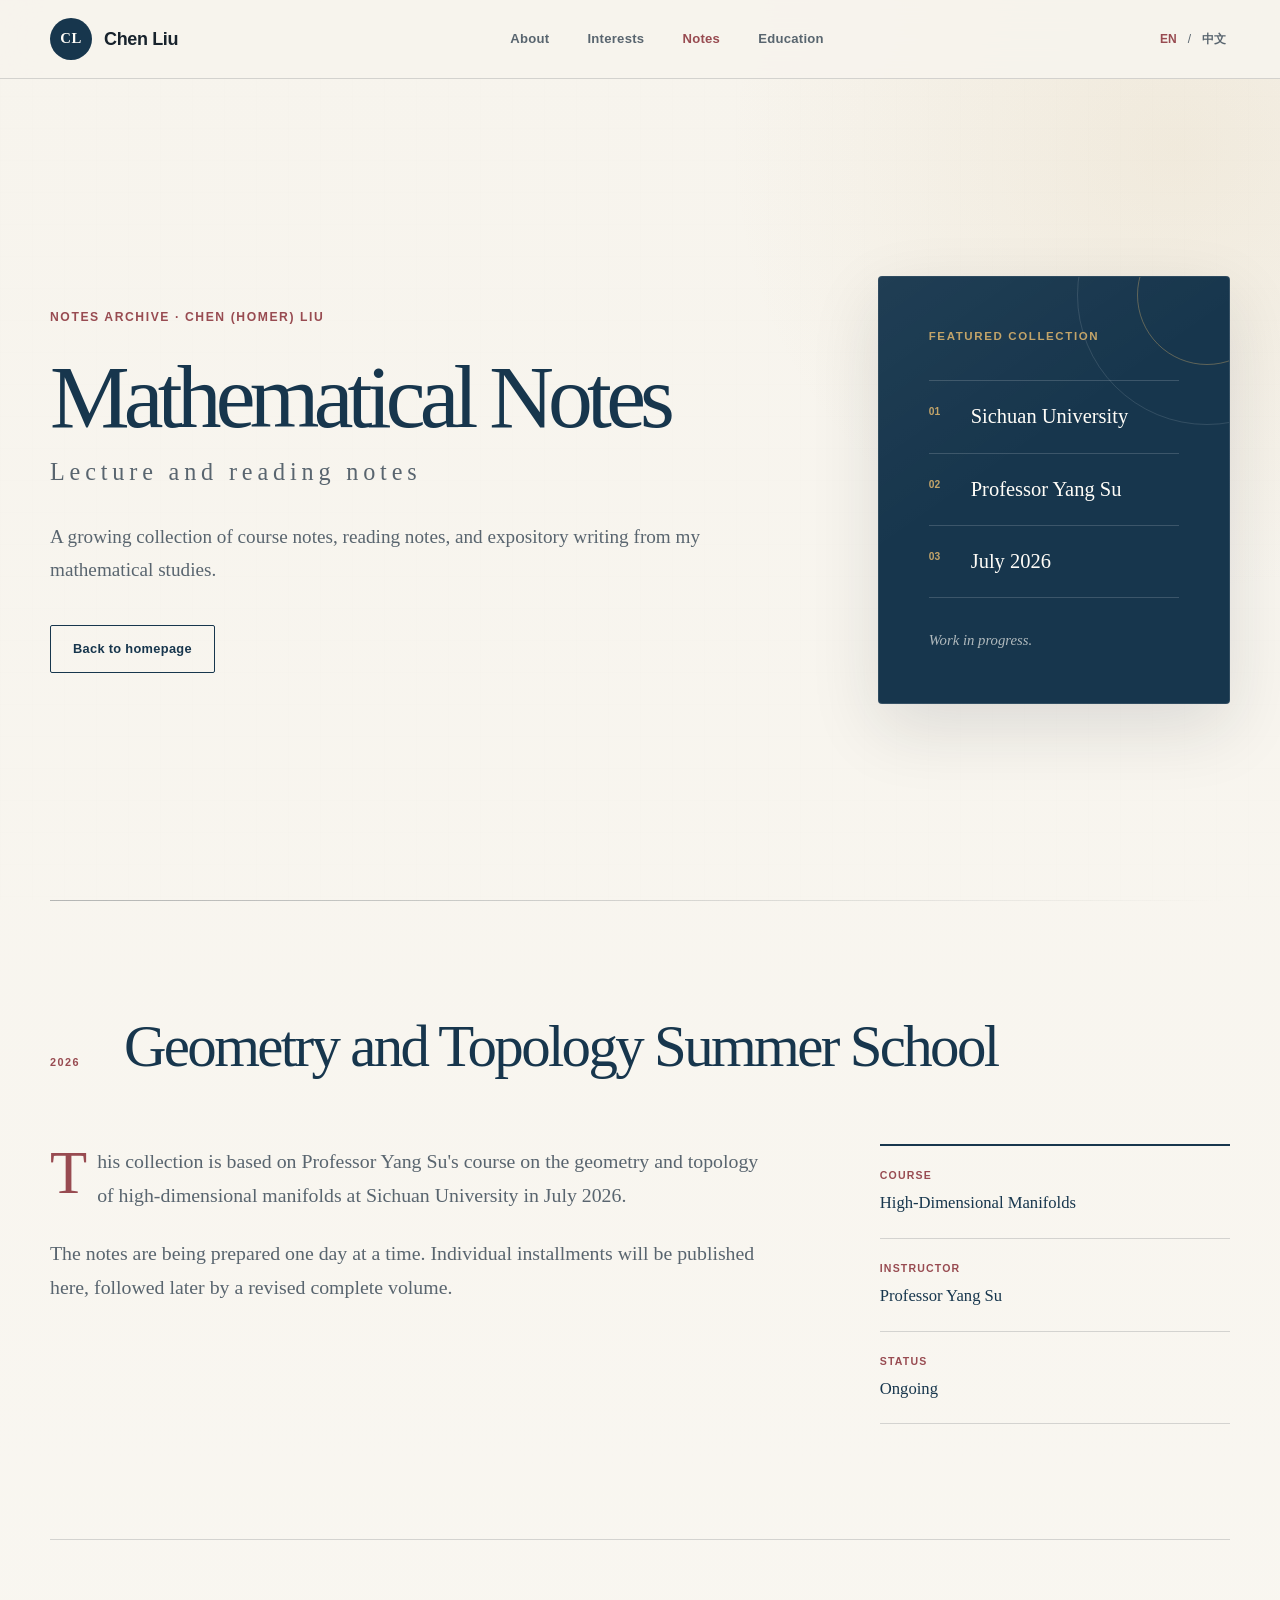
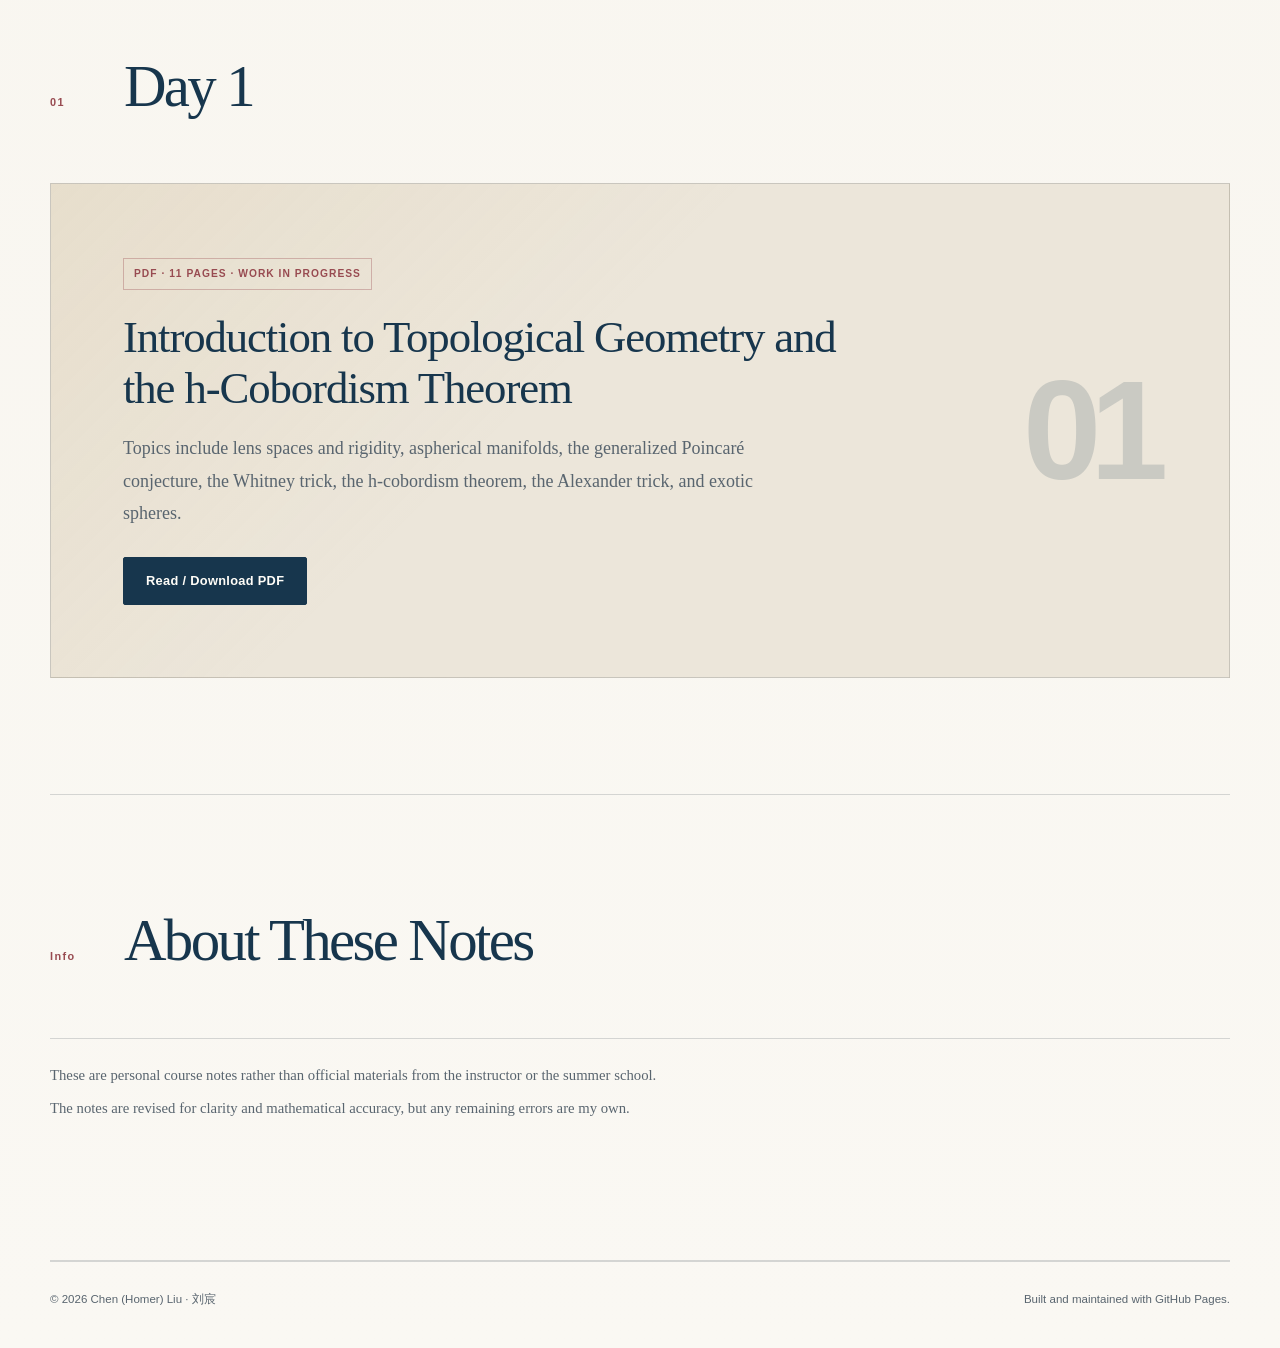
==== notes/index.html @ a7de26d6 "Add bilingual notes page" ====
<!doctype html>
<html lang="en" data-language="en">
<head>
  <meta charset="utf-8">
  <meta name="viewport" content="width=device-width, initial-scale=1">

  <meta
    name="description"
    content="Mathematical notes by Chen (Homer) Liu."
  >

  <meta name="author" content="Chen Liu">

  <title>Mathematical Notes | Chen (Homer) Liu</title>

  <link rel="stylesheet" href="../style.css">

  <style>
    .notes-page .main-nav a[aria-current="page"] {
      color: var(--accent);
    }

    .notes-page .notes-hero h1 {
      font-size: clamp(3.4rem, 7vw, 6.8rem);
    }

    .notes-page .notes-summary {
      max-width: 720px;
      margin: 0;
      color: var(--ink-soft);
      line-height: 1.8;
    }

    .notes-page .notes-placeholder .hero-links {
      margin-top: 28px;
    }

    .notes-page .notes-symbol {
      font-family: var(--sans);
      font-size: clamp(5rem, 11vw, 9rem);
      font-style: normal;
      font-weight: 700;
      letter-spacing: -0.08em;
    }

    .notes-disclaimer {
      padding: 24px 0;
      border-top: 1px solid var(--line);
      color: var(--ink-soft);
      font-size: 0.92rem;
    }

    .notes-disclaimer p {
      margin: 0;
    }

    .notes-disclaimer p + p {
      margin-top: 8px;
    }

    @media (max-width: 720px) {
      .notes-page .notes-hero h1 {
        font-size: clamp(3rem, 14vw, 5rem);
      }

      .notes-page .notes-symbol {
        font-size: 5rem;
      }
    }
  </style>
</head>

<body class="notes-page">
  <a class="skip-link" href="#main-content">Skip to content</a>

  <header class="site-header">
    <div class="nav-container">
      <a class="brand" href="../index.html" aria-label="Homepage">
        <span class="brand-mark">CL</span>
        <span class="brand-name">Chen Liu</span>
      </a>

      <nav class="main-nav" aria-label="Main navigation">
        <a
          href="../index.html#about"
          data-en="About"
          data-zh="关于"
        >
          About
        </a>

        <a
          href="../index.html#interests"
          data-en="Interests"
          data-zh="兴趣"
        >
          Interests
        </a>

        <a
          href="./"
          aria-current="page"
          data-en="Notes"
          data-zh="笔记"
        >
          Notes
        </a>

        <a
          href="../index.html#education"
          data-en="Education"
          data-zh="教育"
        >
          Education
        </a>
      </nav>

      <div class="language-switch" aria-label="Language selector">
        <button
          class="language-button is-active"
          type="button"
          data-language-button="en"
          aria-pressed="true"
        >
          EN
        </button>

        <span aria-hidden="true">/</span>

        <button
          class="language-button"
          type="button"
          data-language-button="zh"
          aria-pressed="false"
        >
          中文
        </button>
      </div>
    </div>
  </header>

  <main id="main-content">
    <section class="hero notes-hero">
      <div class="hero-copy">
        <p
          class="eyebrow"
          data-en="Notes Archive · Chen (Homer) Liu"
          data-zh="笔记档案 · 刘宸"
        >
          Notes Archive · Chen (Homer) Liu
        </p>

        <h1>
          <span
            data-en="Mathematical Notes"
            data-zh="数学笔记"
          >
            Mathematical Notes
          </span>

          <span
            class="chinese-name"
            data-en="Lecture and reading notes"
            data-zh="课程笔记与读书笔记"
          >
            Lecture and reading notes
          </span>
        </h1>

        <p
          class="hero-introduction"
          data-en="A growing collection of course notes, reading notes, and expository writing from my mathematical studies."
          data-zh="这里收录我在数学学习过程中整理的课程笔记、读书笔记与综述文章。"
        >
          A growing collection of course notes, reading notes, and
          expository writing from my mathematical studies.
        </p>

        <div class="hero-links">
          <a
            class="secondary-link"
            href="../index.html"
            data-en="Back to homepage"
            data-zh="返回主页"
          >
            Back to homepage
          </a>
        </div>
      </div>

      <aside class="focus-card">
        <p
          class="card-label"
          data-en="Featured collection"
          data-zh="当前专题"
        >
          Featured collection
        </p>

        <ol class="focus-list">
          <li>
            <span class="focus-number">01</span>
            <span
              data-en="Sichuan University"
              data-zh="四川大学"
            >
              Sichuan University
            </span>
          </li>

          <li>
            <span class="focus-number">02</span>
            <span
              data-en="Professor Yang Su"
              data-zh="苏阳教授"
            >
              Professor Yang Su
            </span>
          </li>

          <li>
            <span class="focus-number">03</span>
            <span
              data-en="July 2026"
              data-zh="2026 年 7 月"
            >
              July 2026
            </span>
          </li>
        </ol>

        <p
          class="card-note"
          data-en="Work in progress."
          data-zh="持续整理中。"
        >
          Work in progress.
        </p>
      </aside>
    </section>

    <section class="content-section" id="scu-summer-school-2026">
      <div class="section-heading">
        <span class="section-number">2026</span>

        <h2
          data-en="Geometry and Topology Summer School"
          data-zh="四川大学几何与拓扑暑期学校"
        >
          Geometry and Topology Summer School
        </h2>
      </div>

      <div class="about-grid">
        <div class="prose">
          <p
            data-en="This collection is based on Professor Yang Su's course on the geometry and topology of high-dimensional manifolds at Sichuan University in July 2026."
            data-zh="本专题整理自苏阳教授于 2026 年 7 月在四川大学几何与拓扑暑期学校讲授的高维流形几何与拓扑课程。"
          >
            This collection is based on Professor Yang Su's course on the
            geometry and topology of high-dimensional manifolds at Sichuan
            University in July 2026.
          </p>

          <p
            data-en="The notes are being prepared one day at a time. Individual installments will be published here, followed later by a revised complete volume."
            data-zh="笔记将按照课程日期逐日整理并发布；全部完成后，我会进一步校订并合并为完整版本。"
          >
            The notes are being prepared one day at a time. Individual
            installments will be published here, followed later by a revised
            complete volume.
          </p>
        </div>

        <dl class="facts">
          <div>
            <dt data-en="Course" data-zh="课程">
              Course
            </dt>
            <dd
              data-en="High-Dimensional Manifolds"
              data-zh="高维流形的几何与拓扑"
            >
              High-Dimensional Manifolds
            </dd>
          </div>

          <div>
            <dt data-en="Instructor" data-zh="授课教师">
              Instructor
            </dt>
            <dd
              data-en="Professor Yang Su"
              data-zh="苏阳教授"
            >
              Professor Yang Su
            </dd>
          </div>

          <div>
            <dt data-en="Status" data-zh="状态">
              Status
            </dt>
            <dd
              data-en="Ongoing"
              data-zh="持续整理中"
            >
              Ongoing
            </dd>
          </div>
        </dl>
      </div>
    </section>

    <section class="content-section" id="day-01">
      <div class="section-heading">
        <span class="section-number">01</span>

        <h2
          data-en="Day 1"
          data-zh="第一天"
        >
          Day 1
        </h2>
      </div>

      <article class="notes-placeholder">
        <div>
          <p
            class="status"
            data-en="PDF · 11 pages · Work in progress"
            data-zh="PDF · 11 页 · 持续整理中"
          >
            PDF · 11 pages · Work in progress
          </p>

          <h3
            data-en="Introduction to Topological Geometry and the h-Cobordism Theorem"
            data-zh="拓扑几何导论与 h-配边定理"
          >
            Introduction to Topological Geometry and the h-Cobordism Theorem
          </h3>

          <div>
            <p
              class="notes-summary"
              data-en="Topics include lens spaces and rigidity, aspherical manifolds, the generalized Poincaré conjecture, the Whitney trick, the h-cobordism theorem, the Alexander trick, and exotic spheres."
              data-zh="内容涉及透镜空间与刚性、非球状流形、广义庞加莱猜想、Whitney 技巧、h-配边定理、Alexander 技巧以及奇异球面。"
            >
              Topics include lens spaces and rigidity, aspherical manifolds,
              the generalized Poincaré conjecture, the Whitney trick, the
              h-cobordism theorem, the Alexander trick, and exotic spheres.
            </p>
          </div>

          <div class="hero-links">
            <a
              class="primary-link"
              href="Day1-Notes.pdf"
              target="_blank"
              rel="noopener noreferrer"
              data-en="Read / Download PDF"
              data-zh="阅读 / 下载 PDF"
            >
              Read / Download PDF
            </a>
          </div>
        </div>

        <span class="notes-symbol" aria-hidden="true">01</span>
      </article>
    </section>

    <section class="content-section">
      <div class="section-heading">
        <span class="section-number">Info</span>

        <h2
          data-en="About These Notes"
          data-zh="关于这些笔记"
        >
          About These Notes
        </h2>
      </div>

      <div class="notes-disclaimer">
        <p
          data-en="These are personal course notes rather than official materials from the instructor or the summer school."
          data-zh="这些内容是个人课程笔记，并非授课教师或暑期学校发布的官方材料。"
        >
          These are personal course notes rather than official materials from
          the instructor or the summer school.
        </p>

        <p
          data-en="The notes are revised for clarity and mathematical accuracy, but any remaining errors are my own."
          data-zh="笔记在整理过程中会尽量核对数学内容并改进表述；如仍有疏漏，责任由笔记整理者承担。"
        >
          The notes are revised for clarity and mathematical accuracy, but any
          remaining errors are my own.
        </p>
      </div>
    </section>
  </main>

  <footer class="site-footer">
    <p>
      © <span id="current-year"></span> Chen (Homer) Liu · 刘宸
    </p>

    <p
      data-en="Built and maintained with GitHub Pages."
      data-zh="使用 GitHub Pages 构建与维护。"
    >
      Built and maintained with GitHub Pages.
    </p>
  </footer>

  <script>
    const root = document.documentElement;
    const languageButtons =
      document.querySelectorAll("[data-language-button]");
    const translatedElements =
      document.querySelectorAll("[data-en][data-zh]");

    function setLanguage(language) {
      root.dataset.language = language;
      root.lang = language === "zh" ? "zh-CN" : "en";

      translatedElements.forEach((element) => {
        element.textContent = element.dataset[language];
      });

      languageButtons.forEach((button) => {
        const isActive =
          button.dataset.languageButton === language;

        button.classList.toggle("is-active", isActive);
        button.setAttribute("aria-pressed", String(isActive));
      });

      try {
        localStorage.setItem("preferred-language", language);
      } catch (error) {
        // The language switch still works without browser storage.
      }
    }

    languageButtons.forEach((button) => {
      button.addEventListener("click", () => {
        setLanguage(button.dataset.languageButton);
      });
    });

    let preferredLanguage = "en";

    try {
      const savedLanguage =
        localStorage.getItem("preferred-language");

      if (savedLanguage === "zh" || savedLanguage === "en") {
        preferredLanguage = savedLanguage;
      }
    } catch (error) {
      preferredLanguage = "en";
    }

    setLanguage(preferredLanguage);

    document.getElementById("current-year").textContent =
      new Date().getFullYear();
  </script>
</body>
</html>
---- style.css ----
:root {
  color-scheme: light;

  --paper: #f7f4ed;
  --paper-deep: #ece6da;
  --surface: #fffdf8;
  --ink: #18232d;
  --ink-soft: #59656f;
  --navy: #17364d;
  --navy-light: #315b73;
  --accent: #984b51;
  --gold: #c3a469;
  --line: rgba(24, 35, 45, 0.16);
  --line-strong: rgba(24, 35, 45, 0.3);
  --shadow: 0 24px 70px rgba(24, 35, 45, 0.12);

  --serif:
    "Iowan Old Style",
    "Baskerville",
    "Times New Roman",
    "Songti SC",
    "STSong",
    serif;

  --sans:
    -apple-system,
    BlinkMacSystemFont,
    "Segoe UI",
    "Helvetica Neue",
    "PingFang SC",
    "Hiragino Sans GB",
    "Microsoft YaHei",
    sans-serif;
}

*,
*::before,
*::after {
  box-sizing: border-box;
}

html {
  scroll-behavior: smooth;
  scroll-padding-top: 110px;
}

body {
  margin: 0;
  min-width: 320px;
  overflow-x: hidden;
  background:
    radial-gradient(
      circle at 92% 5%,
      rgba(195, 164, 105, 0.13),
      transparent 28rem
    ),
    linear-gradient(180deg, var(--paper) 0%, #faf8f3 100%);
  color: var(--ink);
  font-family: var(--serif);
  font-size: 18px;
  line-height: 1.72;
  -webkit-font-smoothing: antialiased;
  text-rendering: optimizeLegibility;
}

body::before {
  position: fixed;
  inset: 0;
  z-index: -1;
  pointer-events: none;
  content: "";
  opacity: 0.24;
  background-image:
    linear-gradient(rgba(23, 54, 77, 0.025) 1px, transparent 1px),
    linear-gradient(90deg, rgba(23, 54, 77, 0.025) 1px, transparent 1px);
  background-size: 32px 32px;
}

::selection {
  color: var(--surface);
  background: var(--navy);
}

a {
  color: inherit;
  text-decoration: none;
}

button {
  color: inherit;
  font: inherit;
}

a,
button {
  -webkit-tap-highlight-color: transparent;
}

a:focus-visible,
button:focus-visible {
  outline: 3px solid rgba(152, 75, 81, 0.35);
  outline-offset: 4px;
}

.skip-link {
  position: fixed;
  top: 12px;
  left: 12px;
  z-index: 100;
  padding: 10px 16px;
  border-radius: 3px;
  color: white;
  background: var(--navy);
  font-family: var(--sans);
  font-size: 0.82rem;
  transform: translateY(-150%);
  transition: transform 160ms ease;
}

.skip-link:focus {
  transform: translateY(0);
}

/* Navigation */

.site-header {
  position: sticky;
  top: 0;
  z-index: 50;
  border-bottom: 1px solid var(--line);
  background: rgba(247, 244, 237, 0.92);
  -webkit-backdrop-filter: blur(18px);
  backdrop-filter: blur(18px);
}

.nav-container {
  display: grid;
  grid-template-columns: auto 1fr auto;
  align-items: center;
  width: min(1180px, calc(100% - 48px));
  min-height: 78px;
  margin: 0 auto;
  gap: 28px;
}

.brand {
  display: inline-flex;
  align-items: center;
  gap: 12px;
  font-family: var(--sans);
  font-weight: 650;
  letter-spacing: -0.02em;
}

.brand-mark {
  display: grid;
  width: 42px;
  height: 42px;
  place-items: center;
  border-radius: 50%;
  color: var(--surface);
  background: var(--navy);
  font-family: var(--serif);
  font-size: 0.92rem;
  font-weight: 700;
  letter-spacing: 0.04em;
}

.brand-name {
  white-space: nowrap;
}

.main-nav {
  display: flex;
  justify-content: center;
  gap: clamp(18px, 3vw, 38px);
  font-family: var(--sans);
  font-size: 0.82rem;
  font-weight: 600;
  letter-spacing: 0.02em;
}

.main-nav a {
  position: relative;
  padding: 10px 0;
  color: var(--ink-soft);
}

.main-nav a::after {
  position: absolute;
  right: 0;
  bottom: 4px;
  left: 0;
  height: 1px;
  content: "";
  background: var(--accent);
  transform: scaleX(0);
  transform-origin: right;
  transition: transform 180ms ease;
}

.main-nav a:hover {
  color: var(--ink);
}

.main-nav a:hover::after {
  transform: scaleX(1);
  transform-origin: left;
}

.language-switch {
  display: flex;
  align-items: center;
  gap: 7px;
  color: var(--ink-soft);
  font-family: var(--sans);
  font-size: 0.75rem;
}

.language-button {
  padding: 6px 4px;
  border: 0;
  cursor: pointer;
  color: var(--ink-soft);
  background: transparent;
  font-weight: 600;
}

.language-button.is-active {
  color: var(--accent);
}

/* Hero */

.hero {
  position: relative;
  display: grid;
  grid-template-columns: minmax(0, 1.4fr) minmax(300px, 0.68fr);
  align-items: center;
  width: min(1180px, calc(100% - 48px));
  min-height: calc(100vh - 78px);
  margin: 0 auto;
  padding: clamp(76px, 10vw, 136px) 0;
  gap: clamp(54px, 8vw, 110px);
}

.hero::after {
  position: absolute;
  right: 0;
  bottom: 0;
  left: 0;
  height: 1px;
  content: "";
  background: linear-gradient(
    90deg,
    var(--line-strong),
    var(--line),
    transparent
  );
}

.eyebrow {
  margin: 0 0 28px;
  color: var(--accent);
  font-family: var(--sans);
  font-size: 0.76rem;
  font-weight: 700;
  letter-spacing: 0.13em;
  text-transform: uppercase;
}

.hero h1 {
  max-width: 850px;
  margin: 0;
  color: var(--navy);
  font-size: clamp(3.6rem, 7.6vw, 7.2rem);
  font-weight: 500;
  letter-spacing: -0.065em;
  line-height: 0.92;
}

.nickname {
  color: var(--accent);
  font-size: 0.48em;
  font-style: italic;
  font-weight: 400;
  letter-spacing: -0.035em;
}

.chinese-name {
  display: block;
  margin-top: 0.75em;
  color: var(--ink-soft);
  font-family:
    "Songti SC",
    "STSong",
    var(--serif);
  font-size: 0.27em;
  font-weight: 500;
  letter-spacing: 0.2em;
  line-height: 1.2;
}

.hero-introduction {
  max-width: 720px;
  margin: 34px 0 0;
  color: var(--ink-soft);
  font-size: clamp(1.08rem, 1.5vw, 1.3rem);
  line-height: 1.75;
}

.hero-links {
  display: flex;
  flex-wrap: wrap;
  margin-top: 38px;
  gap: 14px;
}

.primary-link,
.secondary-link {
  display: inline-flex;
  min-height: 48px;
  align-items: center;
  justify-content: center;
  padding: 0 22px;
  border: 1px solid var(--navy);
  border-radius: 2px;
  font-family: var(--sans);
  font-size: 0.8rem;
  font-weight: 650;
  letter-spacing: 0.025em;
  transition:
    color 180ms ease,
    background 180ms ease,
    transform 180ms ease;
}

.primary-link {
  color: var(--surface);
  background: var(--navy);
}

.secondary-link {
  color: var(--navy);
  background: transparent;
}

.primary-link:hover,
.secondary-link:hover {
  transform: translateY(-2px);
}

.primary-link:hover {
  background: var(--navy-light);
}

.secondary-link:hover {
  color: var(--surface);
  background: var(--navy);
}

/* Current-focus card */

.focus-card {
  position: relative;
  overflow: hidden;
  padding: clamp(34px, 4vw, 50px);
  border: 1px solid rgba(255, 255, 255, 0.1);
  border-radius: 4px;
  color: var(--surface);
  background:
    linear-gradient(145deg, rgba(255, 255, 255, 0.04), transparent 42%),
    var(--navy);
  box-shadow: var(--shadow);
}

.focus-card::before {
  position: absolute;
  top: -112px;
  right: -108px;
  width: 260px;
  height: 260px;
  border: 1px solid rgba(255, 255, 255, 0.12);
  border-radius: 50%;
  content: "";
}

.focus-card::after {
  position: absolute;
  top: -52px;
  right: -48px;
  width: 140px;
  height: 140px;
  border: 1px solid rgba(195, 164, 105, 0.42);
  border-radius: 50%;
  content: "";
}

.card-label {
  position: relative;
  z-index: 1;
  margin: 0 0 34px;
  color: var(--gold);
  font-family: var(--sans);
  font-size: 0.72rem;
  font-weight: 700;
  letter-spacing: 0.14em;
  text-transform: uppercase;
}

.focus-list {
  position: relative;
  z-index: 1;
  padding: 0;
  margin: 0;
  list-style: none;
}

.focus-list li {
  display: grid;
  grid-template-columns: 34px 1fr;
  padding: 18px 0;
  border-top: 1px solid rgba(255, 255, 255, 0.16);
  gap: 8px;
  font-size: clamp(1.05rem, 1.6vw, 1.3rem);
}

.focus-list li:last-child {
  border-bottom: 1px solid rgba(255, 255, 255, 0.16);
}

.focus-number {
  padding-top: 4px;
  color: var(--gold);
  font-family: var(--sans);
  font-size: 0.64rem;
  font-weight: 700;
}

.card-note {
  position: relative;
  z-index: 1;
  margin: 30px 0 0;
  color: rgba(255, 253, 248, 0.66);
  font-size: 0.92rem;
  font-style: italic;
}

/* Shared section styles */

.content-section {
  width: min(1180px, calc(100% - 48px));
  margin: 0 auto;
  padding: clamp(76px, 9vw, 116px) 0;
  border-bottom: 1px solid var(--line);
  scroll-margin-top: 100px;
}

.section-heading {
  display: grid;
  grid-template-columns: 54px minmax(0, 1fr);
  align-items: baseline;
  margin-bottom: clamp(38px, 6vw, 66px);
  gap: 20px;
}

.section-number {
  color: var(--accent);
  font-family: var(--sans);
  font-size: 0.68rem;
  font-weight: 700;
  letter-spacing: 0.13em;
}

.section-heading h2 {
  margin: 0;
  color: var(--navy);
  font-size: clamp(2.2rem, 4.6vw, 4.25rem);
  font-weight: 500;
  letter-spacing: -0.045em;
  line-height: 1.05;
}

/* About */

.about-grid {
  display: grid;
  grid-template-columns: minmax(0, 1.35fr) minmax(260px, 0.65fr);
  align-items: start;
  gap: clamp(48px, 8vw, 110px);
}

.prose {
  max-width: 760px;
}

.prose p {
  margin: 0;
  color: var(--ink-soft);
  font-size: clamp(1.06rem, 1.55vw, 1.24rem);
}

.prose p + p {
  margin-top: 24px;
}

html[data-language="en"] .prose p:first-child::first-letter {
  float: left;
  margin: 8px 10px 0 0;
  color: var(--accent);
  font-size: 3.8rem;
  line-height: 0.68;
}

.facts {
  padding: 0;
  margin: 0;
  border-top: 2px solid var(--navy);
}

.facts div {
  padding: 20px 0;
  border-bottom: 1px solid var(--line);
}

.facts dt {
  margin-bottom: 5px;
  color: var(--accent);
  font-family: var(--sans);
  font-size: 0.66rem;
  font-weight: 700;
  letter-spacing: 0.11em;
  text-transform: uppercase;
}

.facts dd {
  margin: 0;
  color: var(--navy);
  font-size: 1.04rem;
}

/* Interests */

.interest-grid {
  display: grid;
  grid-template-columns: repeat(3, minmax(0, 1fr));
  gap: 20px;
}

.interest-card {
  position: relative;
  min-height: 310px;
  padding: clamp(26px, 3vw, 38px);
  border: 1px solid var(--line);
  border-top: 3px solid var(--navy);
  background: rgba(255, 253, 248, 0.58);
  transition:
    border-color 180ms ease,
    box-shadow 180ms ease,
    transform 180ms ease;
}

.interest-card:hover {
  border-color: rgba(23, 54, 77, 0.3);
  box-shadow: 0 18px 45px rgba(24, 35, 45, 0.08);
  transform: translateY(-5px);
}

.interest-index {
  margin: 0 0 54px;
  color: var(--accent);
  font-family: var(--sans);
  font-size: 0.7rem;
  font-weight: 700;
  letter-spacing: 0.12em;
}

.interest-card h3 {
  margin: 0 0 18px;
  color: var(--navy);
  font-size: clamp(1.35rem, 2.3vw, 1.82rem);
  font-weight: 500;
  line-height: 1.15;
}

.interest-card h3::after {
  display: block;
  width: 34px;
  height: 1px;
  margin-top: 18px;
  content: "";
  background: var(--gold);
}

.interest-card > p:last-child {
  margin: 0;
  color: var(--ink-soft);
  font-size: 0.96rem;
  line-height: 1.7;
}

/* Notes */

.notes-placeholder {
  position: relative;
  display: grid;
  grid-template-columns: minmax(0, 1fr) auto;
  align-items: center;
  overflow: hidden;
  padding: clamp(34px, 6vw, 72px);
  border: 1px solid var(--line);
  background:
    linear-gradient(
      135deg,
      rgba(195, 164, 105, 0.12),
      transparent 42%
    ),
    var(--paper-deep);
  gap: 40px;
}

.notes-placeholder > div {
  position: relative;
  z-index: 1;
  max-width: 760px;
}

.status {
  display: inline-block;
  padding: 6px 10px;
  margin: 0 0 22px;
  border: 1px solid rgba(152, 75, 81, 0.34);
  color: var(--accent);
  font-family: var(--sans);
  font-size: 0.64rem;
  font-weight: 700;
  letter-spacing: 0.1em;
  text-transform: uppercase;
}

.notes-placeholder h3 {
  margin: 0 0 18px;
  color: var(--navy);
  font-size: clamp(1.7rem, 3.5vw, 3rem);
  font-weight: 500;
  letter-spacing: -0.025em;
  line-height: 1.14;
}

.notes-placeholder p:last-child {
  max-width: 680px;
  margin: 0;
  color: var(--ink-soft);
}

.notes-symbol {
  position: relative;
  z-index: 1;
  color: rgba(23, 54, 77, 0.16);
  font-size: clamp(7rem, 14vw, 12rem);
  font-style: italic;
  line-height: 0.7;
}

/* Education */

.education-entry {
  display: flex;
  align-items: flex-start;
  justify-content: space-between;
  padding: clamp(30px, 5vw, 54px) 0;
  border-top: 2px solid var(--navy);
  border-bottom: 1px solid var(--line);
  gap: 32px;
}

.education-period {
  margin: 0 0 18px;
  color: var(--accent);
  font-family: var(--sans);
  font-size: 0.72rem;
  font-weight: 700;
  letter-spacing: 0.1em;
}

.education-entry h3 {
  margin: 0 0 10px;
  color: var(--navy);
  font-size: clamp(1.75rem, 3.4vw, 3rem);
  font-weight: 500;
  letter-spacing: -0.03em;
}

.education-entry div > p:last-child {
  margin: 0;
  color: var(--ink-soft);
}

.education-status {
  flex: 0 0 auto;
  padding: 7px 12px;
  margin: 0;
  border: 1px solid var(--line-strong);
  color: var(--ink-soft);
  font-family: var(--sans);
  font-size: 0.68rem;
  font-weight: 650;
  letter-spacing: 0.08em;
  text-transform: uppercase;
}

/* Contact and footer */

.contact-section {
  display: grid;
  width: min(1180px, calc(100% - 48px));
  margin: clamp(76px, 10vw, 130px) auto;
  padding: clamp(38px, 6vw, 68px);
  color: var(--surface);
  background: var(--navy);
  gap: 12px;
}

.contact-section p {
  margin: 0;
  color: var(--gold);
  font-family: var(--sans);
  font-size: 0.7rem;
  font-weight: 700;
  letter-spacing: 0.13em;
  text-transform: uppercase;
}

.contact-section a {
  width: fit-content;
  max-width: 100%;
  border-bottom: 1px solid rgba(255, 253, 248, 0.4);
  font-size: clamp(1.35rem, 4vw, 3rem);
  overflow-wrap: anywhere;
  transition:
    color 160ms ease,
    border-color 160ms ease;
}

.contact-section a:hover {
  color: var(--gold);
  border-color: var(--gold);
}

.site-footer {
  display: flex;
  justify-content: space-between;
  width: min(1180px, calc(100% - 48px));
  padding: 28px 0 38px;
  margin: 0 auto;
  border-top: 1px solid var(--line);
  color: var(--ink-soft);
  gap: 24px;
  font-family: var(--sans);
  font-size: 0.72rem;
}

.site-footer p {
  margin: 0;
}

/* Chinese typography */

html[data-language="zh"] body {
  letter-spacing: 0.01em;
}

html[data-language="zh"] .hero-introduction,
html[data-language="zh"] .prose p,
html[data-language="zh"] .interest-card > p:last-child,
html[data-language="zh"] .notes-placeholder p:last-child {
  line-height: 1.95;
}

html[data-language="zh"] .eyebrow,
html[data-language="zh"] .card-label,
html[data-language="zh"] .facts dt,
html[data-language="zh"] .status,
html[data-language="zh"] .contact-section p {
  letter-spacing: 0.08em;
}

/* Tablet */

@media (max-width: 940px) {
  .hero {
    grid-template-columns: 1fr;
    min-height: auto;
  }

  .focus-card {
    width: min(100%, 620px);
  }

  .about-grid {
    grid-template-columns: 1fr;
  }

  .facts {
    display: grid;
    grid-template-columns: repeat(3, 1fr);
  }

  .facts div {
    padding-right: 18px;
  }

  .interest-grid {
    grid-template-columns: 1fr;
  }

  .interest-card {
    min-height: auto;
  }

  .interest-index {
    margin-bottom: 32px;
  }
}

/* Mobile navigation and layout */

@media (max-width: 720px) {
  body {
    font-size: 17px;
  }

  html {
    scroll-padding-top: 140px;
  }

  .nav-container {
    grid-template-columns: 1fr auto;
    width: min(100% - 32px, 1180px);
    padding: 13px 0;
    gap: 10px 18px;
  }

  .brand-mark {
    width: 38px;
    height: 38px;
  }

  .main-nav {
    grid-column: 1 / -1;
    grid-row: 2;
    justify-content: flex-start;
    overflow-x: auto;
    padding: 3px 0 0;
    gap: 24px;
    scrollbar-width: none;
  }

  .main-nav::-webkit-scrollbar {
    display: none;
  }

  .main-nav a {
    flex: 0 0 auto;
    padding: 6px 0;
  }

  .language-switch {
    justify-self: end;
  }

  .hero,
  .content-section,
  .contact-section,
  .site-footer {
    width: min(100% - 32px, 1180px);
  }

  .hero {
    padding: 70px 0 82px;
    gap: 54px;
  }

  .hero h1 {
    font-size: clamp(3rem, 15vw, 5.3rem);
  }

  .hero-introduction {
    margin-top: 28px;
  }

  .section-heading {
    grid-template-columns: 38px minmax(0, 1fr);
    gap: 12px;
  }

  .facts {
    grid-template-columns: 1fr;
  }

  .notes-placeholder {
    grid-template-columns: 1fr;
  }

  .notes-symbol {
    position: absolute;
    right: 18px;
    bottom: 4px;
    opacity: 0.5;
  }

  .education-entry {
    flex-direction: column;
  }

  .site-footer {
    flex-direction: column;
    padding-bottom: 30px;
    gap: 8px;
  }
}

@media (max-width: 440px) {
  .brand-name {
    display: none;
  }

  .hero-links {
    align-items: stretch;
    flex-direction: column;
  }

  .primary-link,
  .secondary-link {
    width: 100%;
  }

  .focus-card {
    padding: 30px 24px;
  }

  .content-section {
    padding: 70px 0;
  }

  .section-heading h2 {
    font-size: 2.25rem;
  }

  .contact-section {
    padding: 34px 24px;
  }
}

/* Respect reduced-motion preferences */

@media (prefers-reduced-motion: reduce) {
  html {
    scroll-behavior: auto;
  }

  *,
  *::before,
  *::after {
    scroll-behavior: auto !important;
    transition-duration: 0.01ms !important;
    animation-duration: 0.01ms !important;
    animation-iteration-count: 1 !important;
  }
}
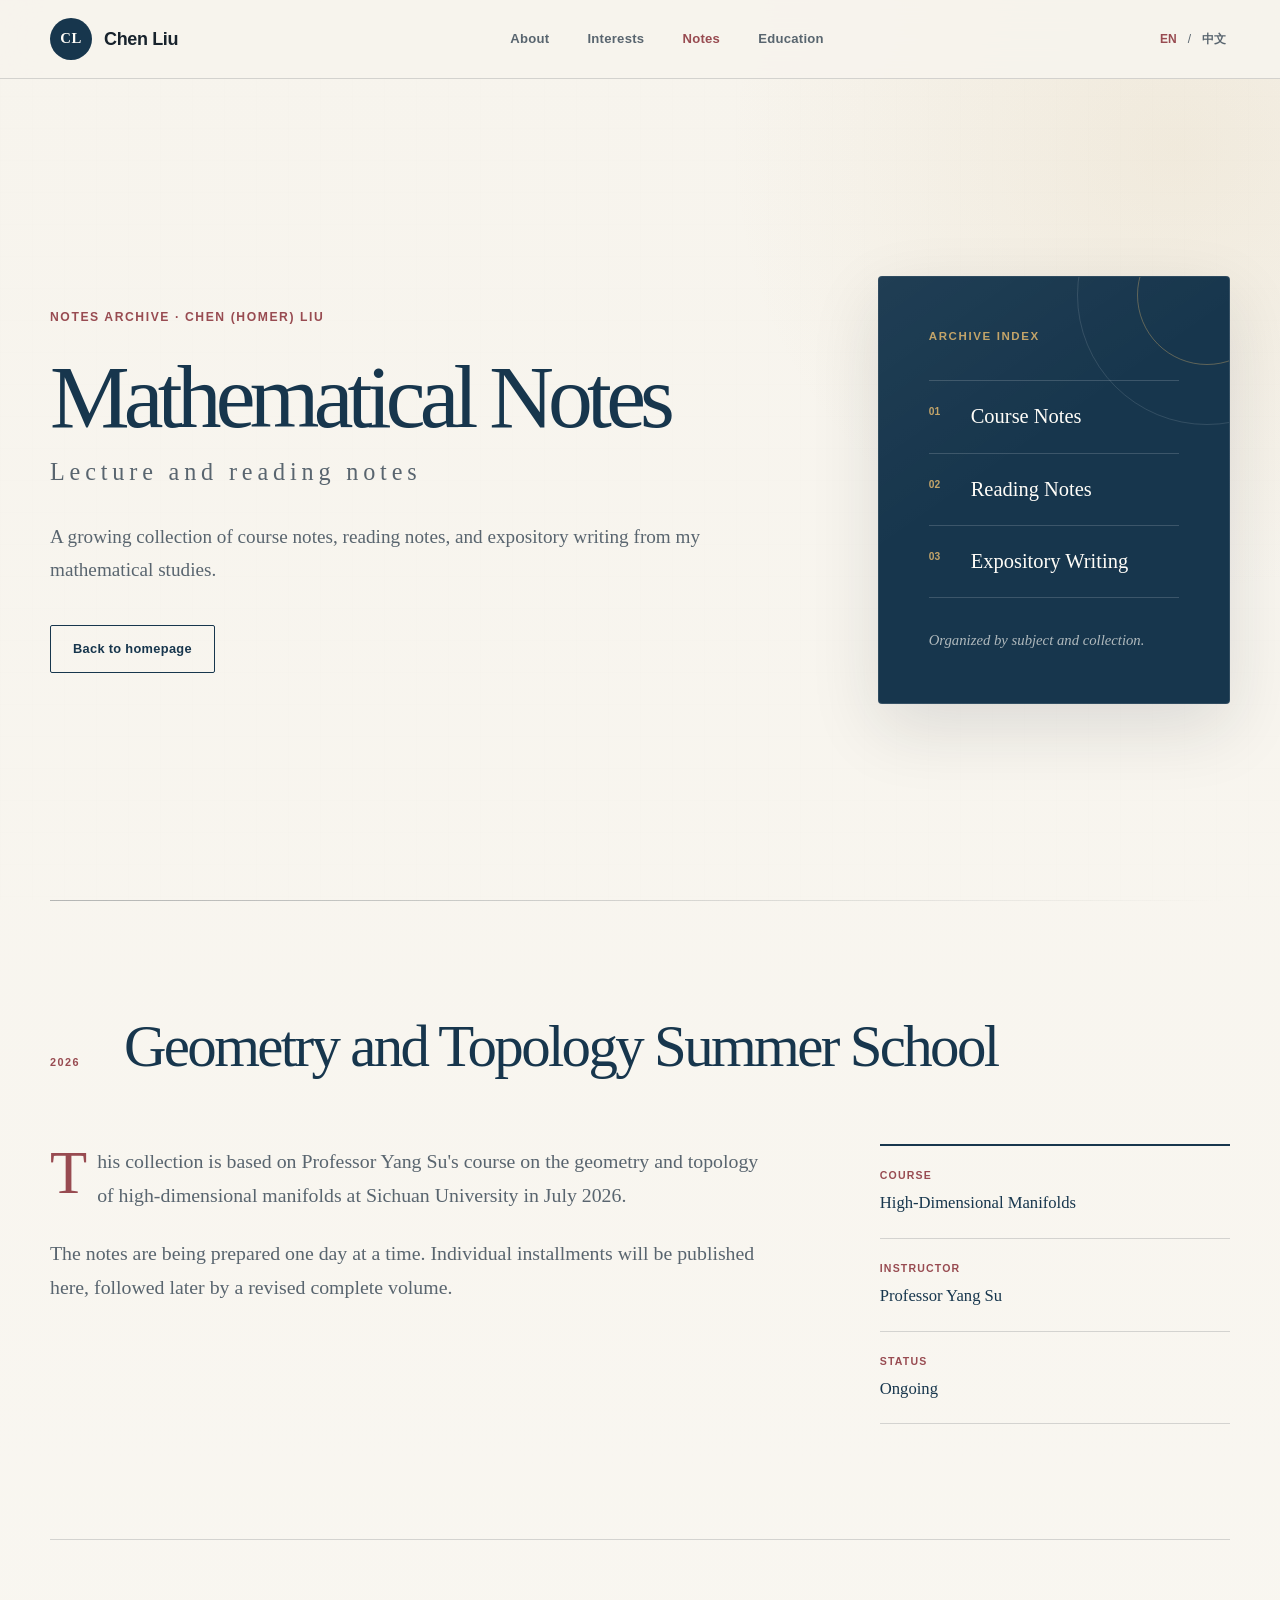
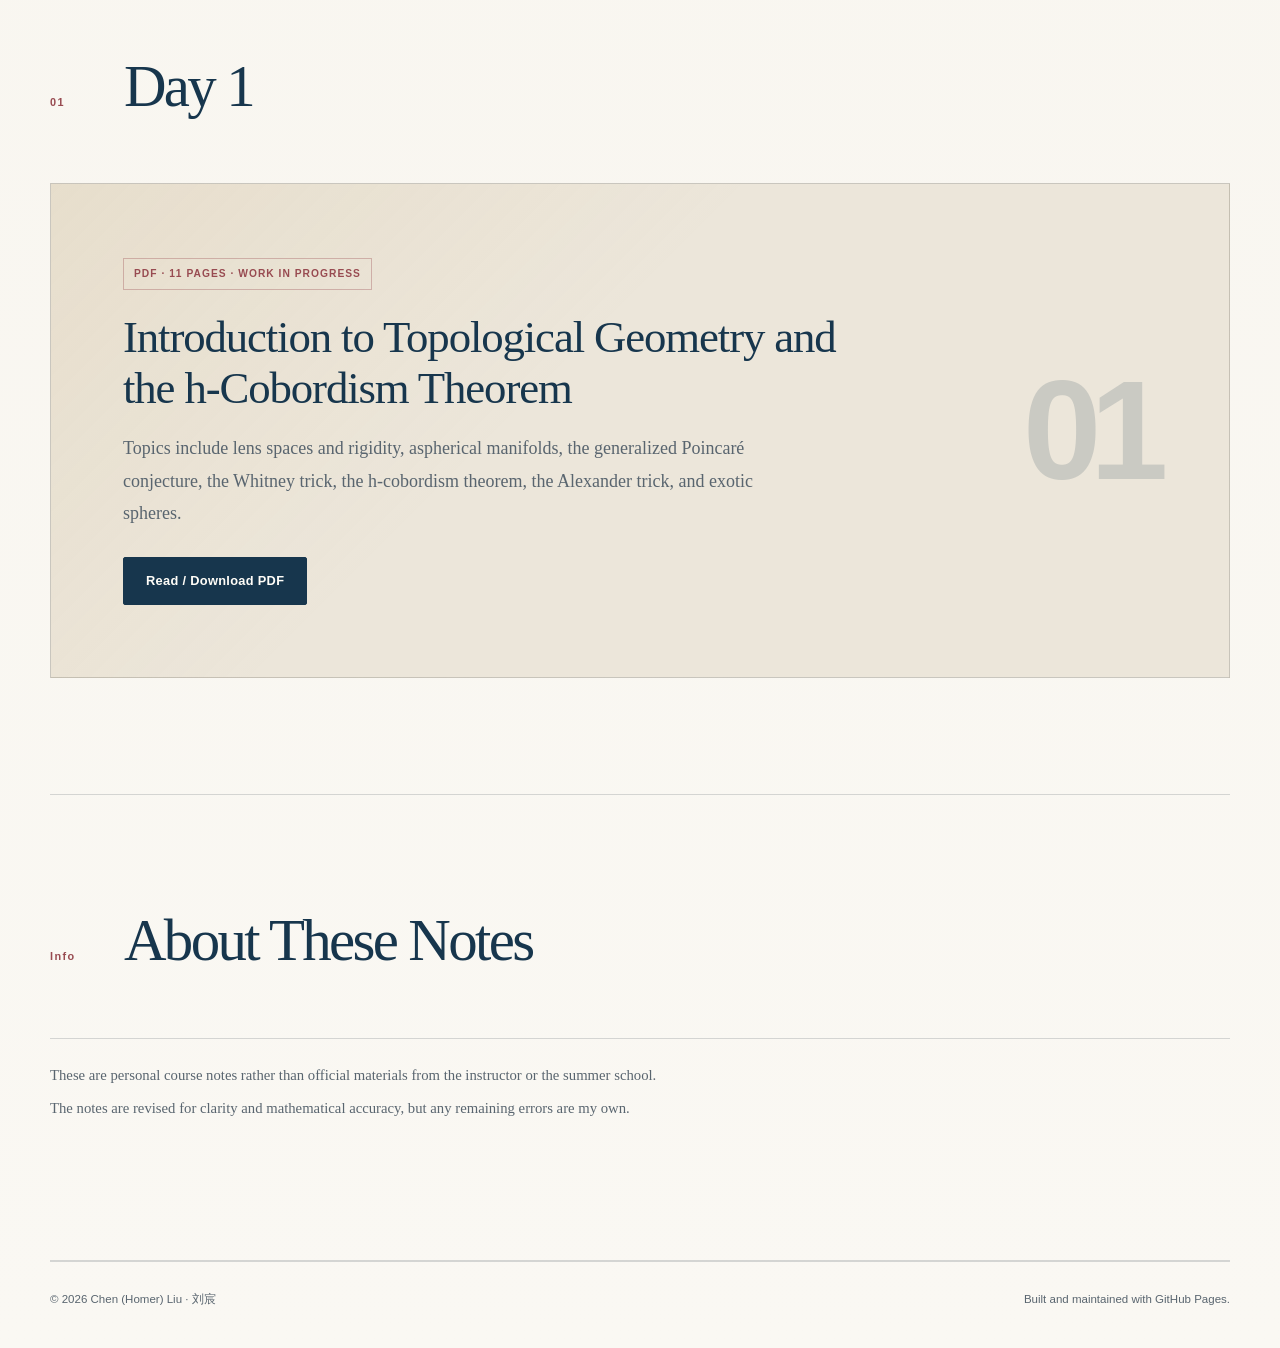
==== commit bcee48a5: "Refine notes archive header" ====
--- a/notes/index.html
+++ b/notes/index.html
@@ -188,56 +188,55 @@
         </div>
       </div>
 
-      <aside class="focus-card">
-        <p
-          class="card-label"
-          data-en="Featured collection"
-          data-zh="当前专题"
-        >
-          Featured collection
-        </p>
-
-        <ol class="focus-list">
-          <li>
-            <span class="focus-number">01</span>
-            <span
-              data-en="Sichuan University"
-              data-zh="四川大学"
-            >
-              Sichuan University
-            </span>
-          </li>
-
-          <li>
-            <span class="focus-number">02</span>
-            <span
-              data-en="Professor Yang Su"
-              data-zh="苏阳教授"
-            >
-              Professor Yang Su
-            </span>
-          </li>
-
-          <li>
-            <span class="focus-number">03</span>
-            <span
-              data-en="July 2026"
-              data-zh="2026 年 7 月"
-            >
-              July 2026
-            </span>
-          </li>
-        </ol>
-
-        <p
-          class="card-note"
-          data-en="Work in progress."
-          data-zh="持续整理中。"
-        >
-          Work in progress.
-        </p>
-      </aside>
-    </section>
+<aside class="focus-card">
+  <p
+    class="card-label"
+    data-en="Archive index"
+    data-zh="笔记索引"
+  >
+    Archive index
+  </p>
+
+  <ol class="focus-list">
+    <li>
+      <span class="focus-number">01</span>
+      <span
+        data-en="Course Notes"
+        data-zh="课程笔记"
+      >
+        Course Notes
+      </span>
+    </li>
+
+    <li>
+      <span class="focus-number">02</span>
+      <span
+        data-en="Reading Notes"
+        data-zh="读书笔记"
+      >
+        Reading Notes
+      </span>
+    </li>
+
+    <li>
+      <span class="focus-number">03</span>
+      <span
+        data-en="Expository Writing"
+        data-zh="综述写作"
+      >
+        Expository Writing
+      </span>
+    </li>
+  </ol>
+
+  <p
+    class="card-note"
+    data-en="Organized by subject and collection."
+    data-zh="按主题与笔记集持续整理。"
+  >
+    Organized by subject and collection.
+  </p>
+</aside>    </section>
 
     <section class="content-section" id="scu-summer-school-2026">
       <div class="section-heading">
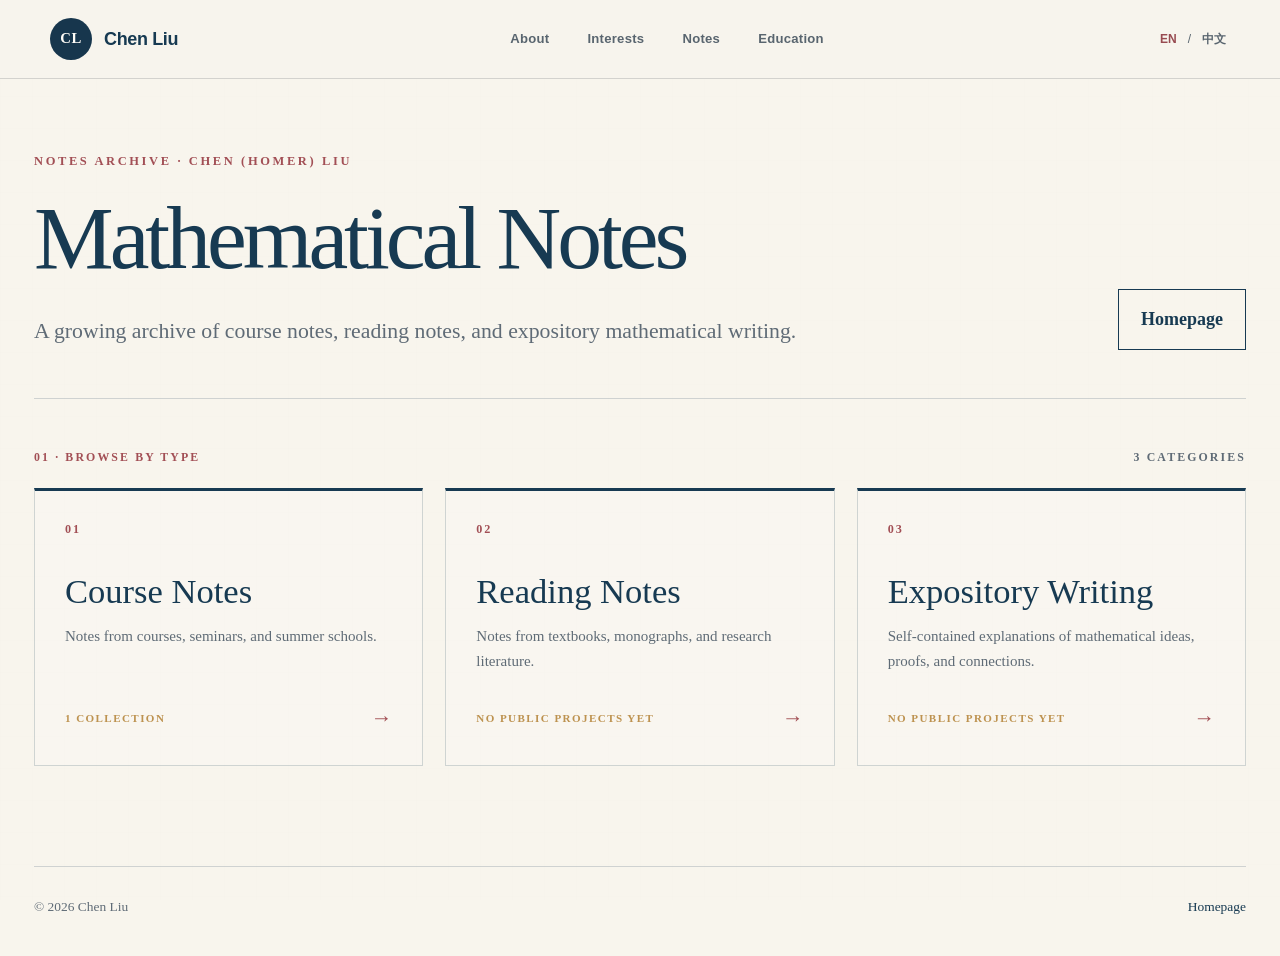
==== commit 0b430f9e: "Restructure notes archive" ====
--- a/notes/index.html
+++ b/notes/index.html
@@ -1,473 +1,591 @@
 <!doctype html>
 <html lang="en" data-language="en">
-<head>
-  <meta charset="utf-8">
-  <meta name="viewport" content="width=device-width, initial-scale=1">
-
-  <meta
-    name="description"
-    content="Mathematical notes by Chen (Homer) Liu."
-  >
-
-  <meta name="author" content="Chen Liu">
-
-  <title>Mathematical Notes | Chen (Homer) Liu</title>
-
-  <link rel="stylesheet" href="../style.css">
-
-  <style>
-    .notes-page .main-nav a[aria-current="page"] {
-      color: var(--accent);
-    }
-
-    .notes-page .notes-hero h1 {
-      font-size: clamp(3.4rem, 7vw, 6.8rem);
-    }
-
-    .notes-page .notes-summary {
-      max-width: 720px;
-      margin: 0;
-      color: var(--ink-soft);
-      line-height: 1.8;
-    }
-
-    .notes-page .notes-placeholder .hero-links {
-      margin-top: 28px;
-    }
-
-    .notes-page .notes-symbol {
-      font-family: var(--sans);
-      font-size: clamp(5rem, 11vw, 9rem);
-      font-style: normal;
-      font-weight: 700;
-      letter-spacing: -0.08em;
-    }
-
-    .notes-disclaimer {
-      padding: 24px 0;
-      border-top: 1px solid var(--line);
-      color: var(--ink-soft);
-      font-size: 0.92rem;
-    }
-
-    .notes-disclaimer p {
-      margin: 0;
-    }
-
-    .notes-disclaimer p + p {
-      margin-top: 8px;
-    }
-
-    @media (max-width: 720px) {
-      .notes-page .notes-hero h1 {
-        font-size: clamp(3rem, 14vw, 5rem);
-      }
-
-      .notes-page .notes-symbol {
-        font-size: 5rem;
-      }
-    }
-  </style>
-</head>
-
-<body class="notes-page">
-  <a class="skip-link" href="#main-content">Skip to content</a>
-
-  <header class="site-header">
-    <div class="nav-container">
-      <a class="brand" href="../index.html" aria-label="Homepage">
-        <span class="brand-mark">CL</span>
-        <span class="brand-name">Chen Liu</span>
-      </a>
-
-      <nav class="main-nav" aria-label="Main navigation">
-        <a
-          href="../index.html#about"
-          data-en="About"
-          data-zh="关于"
-        >
-          About
+  <head>
+    <meta charset="utf-8">
+    <meta name="viewport" content="width=device-width, initial-scale=1">
+
+    <meta
+      name="description"
+      content="The mathematical notes archive of Chen Liu."
+    >
+
+    <title>Mathematical Notes | Chen Liu</title>
+
+    <link rel="stylesheet" href="/style.css">
+
+    <style>
+      :root {
+        --notes-navy: #173a52;
+        --notes-red: #a24f55;
+        --notes-text: #5f6b76;
+        --notes-line: rgba(23, 58, 82, 0.18);
+        --notes-background: #f8f5ed;
+        --notes-gold: #bd9250;
+      }
+
+      .archive-page {
+        min-height: 100vh;
+        margin: 0;
+        color: var(--notes-navy);
+        background: var(--notes-background);
+      }
+
+      .archive-main {
+        width: min(1480px, calc(100% - 68px));
+        margin: 0 auto;
+        padding: 72px 0 100px;
+      }
+
+      .archive-hero {
+        padding-bottom: 48px;
+        border-bottom: 1px solid var(--notes-line);
+      }
+
+      .archive-eyebrow {
+        margin: 0 0 22px;
+        color: var(--notes-red);
+        font-size: 0.78rem;
+        font-weight: 700;
+        letter-spacing: 0.21em;
+        text-transform: uppercase;
+      }
+
+      .archive-heading {
+        display: grid;
+        grid-template-columns: minmax(0, 1fr) auto;
+        align-items: end;
+        gap: 50px;
+      }
+
+      .archive-title {
+        margin: 0;
+        font-family:
+          Georgia,
+          "Times New Roman",
+          "Songti SC",
+          serif;
+        font-size: clamp(3.8rem, 7vw, 6.8rem);
+        font-weight: 400;
+        line-height: 0.98;
+        letter-spacing: -0.045em;
+      }
+
+      .archive-description {
+        max-width: 900px;
+        margin: 30px 0 0;
+        color: var(--notes-text);
+        font-family:
+          Georgia,
+          "Times New Roman",
+          "Songti SC",
+          serif;
+        font-size: clamp(1.08rem, 1.7vw, 1.4rem);
+        line-height: 1.75;
+      }
+
+      .homepage-link {
+        display: inline-flex;
+        align-items: center;
+        justify-content: center;
+        padding: 14px 22px;
+        border: 1px solid var(--notes-navy);
+        color: var(--notes-navy);
+        font-weight: 700;
+        text-decoration: none;
+        transition:
+          color 160ms ease,
+          background 160ms ease;
+      }
+
+      .homepage-link:hover,
+      .homepage-link:focus-visible {
+        color: #ffffff;
+        background: var(--notes-navy);
+      }
+
+      .categories-section {
+        padding-top: 48px;
+      }
+
+      .categories-heading {
+        display: flex;
+        justify-content: space-between;
+        gap: 30px;
+        margin-bottom: 20px;
+      }
+
+      .categories-label,
+      .categories-count {
+        margin: 0;
+        font-size: 0.74rem;
+        font-weight: 700;
+        letter-spacing: 0.18em;
+        text-transform: uppercase;
+      }
+
+      .categories-label {
+        color: var(--notes-red);
+      }
+
+      .categories-count {
+        color: var(--notes-text);
+      }
+
+      .category-grid {
+        display: grid;
+        grid-template-columns: repeat(3, minmax(0, 1fr));
+        gap: 22px;
+      }
+
+      .category-card {
+        display: flex;
+        min-height: 230px;
+        flex-direction: column;
+        padding: 28px 30px;
+        border: 1px solid var(--notes-line);
+        border-top: 3px solid var(--notes-navy);
+        color: var(--notes-navy);
+        text-decoration: none;
+        background: rgba(255, 255, 255, 0.16);
+        transition:
+          transform 170ms ease,
+          box-shadow 170ms ease,
+          background 170ms ease;
+      }
+
+      .category-card:hover,
+      .category-card:focus-visible {
+        transform: translateY(-4px);
+        background: rgba(255, 255, 255, 0.45);
+        box-shadow: 0 18px 38px rgba(23, 58, 82, 0.1);
+      }
+
+      .category-number {
+        color: var(--notes-red);
+        font-size: 0.76rem;
+        font-weight: 700;
+        letter-spacing: 0.16em;
+      }
+
+      .category-title {
+        margin: 32px 0 13px;
+        font-family:
+          Georgia,
+          "Times New Roman",
+          "Songti SC",
+          serif;
+        font-size: clamp(1.75rem, 2.7vw, 2.4rem);
+        font-weight: 400;
+        line-height: 1.15;
+      }
+
+      .category-description {
+        margin: 0;
+        color: var(--notes-text);
+        font-size: 0.94rem;
+        line-height: 1.65;
+      }
+
+      .category-footer {
+        display: flex;
+        align-items: center;
+        justify-content: space-between;
+        gap: 20px;
+        margin-top: auto;
+        padding-top: 26px;
+      }
+
+      .category-status {
+        color: var(--notes-gold);
+        font-size: 0.69rem;
+        font-weight: 700;
+        letter-spacing: 0.13em;
+        text-transform: uppercase;
+      }
+
+      .category-arrow {
+        color: var(--notes-red);
+        font-size: 1.35rem;
+      }
+
+      .archive-footer {
+        display: flex;
+        justify-content: space-between;
+        width: min(1480px, calc(100% - 68px));
+        margin: 0 auto;
+        padding: 28px 0 38px;
+        border-top: 1px solid var(--notes-line);
+        color: var(--notes-text);
+        font-size: 0.84rem;
+      }
+
+      .archive-footer p {
+        margin: 0;
+      }
+
+      .archive-footer a {
+        color: var(--notes-navy);
+        text-decoration: none;
+      }
+
+      @media (max-width: 900px) {
+        .archive-main {
+          width: min(100% - 38px, 1480px);
+          padding: 56px 0 80px;
+        }
+
+        .archive-heading {
+          grid-template-columns: 1fr;
+          align-items: start;
+          gap: 28px;
+        }
+
+        .homepage-link {
+          justify-self: start;
+        }
+
+        .category-grid {
+          grid-template-columns: 1fr;
+        }
+
+        .category-card {
+          min-height: 190px;
+        }
+
+        .archive-footer {
+          width: min(100% - 38px, 1480px);
+        }
+      }
+
+      @media (max-width: 520px) {
+        .archive-title {
+          font-size: 3.6rem;
+        }
+
+        .archive-description {
+          font-size: 1.04rem;
+        }
+
+        .categories-heading {
+          flex-direction: column;
+          gap: 8px;
+        }
+
+        .category-card {
+          min-height: 210px;
+          padding: 25px 24px;
+        }
+
+        .archive-footer {
+          flex-direction: column;
+          gap: 12px;
+        }
+      }
+    </style>
+  </head>
+
+  <body class="archive-page">
+    <a
+      class="skip-link"
+      href="#main-content"
+      data-en="Skip to content"
+      data-zh="跳转到主要内容"
+    >
+      Skip to content
+    </a>
+
+    <header class="site-header">
+      <div class="nav-container">
+        <a class="brand" href="/" aria-label="Homepage">
+          <span class="brand-mark">CL</span>
+          <span class="brand-name">Chen Liu</span>
         </a>
 
-        <a
-          href="../index.html#interests"
-          data-en="Interests"
-          data-zh="兴趣"
-        >
-          Interests
-        </a>
-
-        <a
-          href="./"
-          aria-current="page"
-          data-en="Notes"
-          data-zh="笔记"
-        >
-          Notes
-        </a>
-
-        <a
-          href="../index.html#education"
-          data-en="Education"
-          data-zh="教育"
-        >
-          Education
-        </a>
-      </nav>
-
-      <div class="language-switch" aria-label="Language selector">
-        <button
-          class="language-button is-active"
-          type="button"
-          data-language-button="en"
-          aria-pressed="true"
-        >
-          EN
-        </button>
-
-        <span aria-hidden="true">/</span>
-
-        <button
-          class="language-button"
-          type="button"
-          data-language-button="zh"
-          aria-pressed="false"
-        >
-          中文
-        </button>
+        <nav class="main-nav" aria-label="Main navigation">
+          <a href="/#about" data-en="About" data-zh="关于">About</a>
+          <a href="/#interests" data-en="Interests" data-zh="兴趣">
+            Interests
+          </a>
+          <a href="/notes/" data-en="Notes" data-zh="笔记">Notes</a>
+          <a href="/#education" data-en="Education" data-zh="教育">
+            Education
+          </a>
+        </nav>
+
+        <div class="language-switch" aria-label="Language selector">
+          <button
+            class="language-button is-active"
+            type="button"
+            data-language="en"
+          >
+            EN
+          </button>
+
+          <span aria-hidden="true">/</span>
+
+          <button
+            class="language-button"
+            type="button"
+            data-language="zh"
+          >
+            中文
+          </button>
+        </div>
       </div>
-    </div>
-  </header>
-
-  <main id="main-content">
-    <section class="hero notes-hero">
-      <div class="hero-copy">
+    </header>
+
+    <main id="main-content" class="archive-main">
+      <section class="archive-hero">
         <p
-          class="eyebrow"
-          data-en="Notes Archive · Chen (Homer) Liu"
+          class="archive-eyebrow"
+          data-en="Notes archive · Chen (Homer) Liu"
           data-zh="笔记档案 · 刘宸"
         >
-          Notes Archive · Chen (Homer) Liu
+          Notes archive · Chen (Homer) Liu
         </p>
 
-        <h1>
-          <span
-            data-en="Mathematical Notes"
-            data-zh="数学笔记"
-          >
-            Mathematical Notes
-          </span>
-
-          <span
-            class="chinese-name"
-            data-en="Lecture and reading notes"
-            data-zh="课程笔记与读书笔记"
-          >
-            Lecture and reading notes
-          </span>
-        </h1>
-
-        <p
-          class="hero-introduction"
-          data-en="A growing collection of course notes, reading notes, and expository writing from my mathematical studies."
-          data-zh="这里收录我在数学学习过程中整理的课程笔记、读书笔记与综述文章。"
-        >
-          A growing collection of course notes, reading notes, and
-          expository writing from my mathematical studies.
-        </p>
-
-        <div class="hero-links">
+        <div class="archive-heading">
+          <div>
+            <h1
+              class="archive-title"
+              data-en="Mathematical Notes"
+              data-zh="数学笔记"
+            >
+              Mathematical Notes
+            </h1>
+
+            <p
+              class="archive-description"
+              data-en="A growing archive of course notes, reading notes, and expository mathematical writing."
+              data-zh="这里持续整理我的课程笔记、读书笔记与数学综述写作。"
+            >
+              A growing archive of course notes, reading notes,
+              and expository mathematical writing.
+            </p>
+          </div>
+
           <a
-            class="secondary-link"
-            href="../index.html"
-            data-en="Back to homepage"
-            data-zh="返回主页"
-          >
-            Back to homepage
+            class="homepage-link"
+            href="/"
+            data-en="Homepage"
+            data-zh="个人主页"
+          >
+            Homepage
           </a>
         </div>
-      </div>
-
-<aside class="focus-card">
-  <p
-    class="card-label"
-    data-en="Archive index"
-    data-zh="笔记索引"
-  >
-    Archive index
-  </p>
-
-  <ol class="focus-list">
-    <li>
-      <span class="focus-number">01</span>
-      <span
-        data-en="Course Notes"
-        data-zh="课程笔记"
-      >
-        Course Notes
-      </span>
-    </li>
-
-    <li>
-      <span class="focus-number">02</span>
-      <span
-        data-en="Reading Notes"
-        data-zh="读书笔记"
-      >
-        Reading Notes
-      </span>
-    </li>
-
-    <li>
-      <span class="focus-number">03</span>
-      <span
-        data-en="Expository Writing"
-        data-zh="综述写作"
-      >
-        Expository Writing
-      </span>
-    </li>
-  </ol>
-
-  <p
-    class="card-note"
-    data-en="Organized by subject and collection."
-    data-zh="按主题与笔记集持续整理。"
-  >
-    Organized by subject and collection.
-  </p>
-</aside>    </section>
-
-    <section class="content-section" id="scu-summer-school-2026">
-      <div class="section-heading">
-        <span class="section-number">2026</span>
-
-        <h2
-          data-en="Geometry and Topology Summer School"
-          data-zh="四川大学几何与拓扑暑期学校"
-        >
-          Geometry and Topology Summer School
-        </h2>
-      </div>
-
-      <div class="about-grid">
-        <div class="prose">
+      </section>
+
+      <section class="categories-section" aria-labelledby="categories-title">
+        <div class="categories-heading">
           <p
-            data-en="This collection is based on Professor Yang Su's course on the geometry and topology of high-dimensional manifolds at Sichuan University in July 2026."
-            data-zh="本专题整理自苏阳教授于 2026 年 7 月在四川大学几何与拓扑暑期学校讲授的高维流形几何与拓扑课程。"
-          >
-            This collection is based on Professor Yang Su's course on the
-            geometry and topology of high-dimensional manifolds at Sichuan
-            University in July 2026.
+            id="categories-title"
+            class="categories-label"
+            data-en="01 · Browse by type"
+            data-zh="01 · 按类型浏览"
+          >
+            01 · Browse by type
           </p>
 
           <p
-            data-en="The notes are being prepared one day at a time. Individual installments will be published here, followed later by a revised complete volume."
-            data-zh="笔记将按照课程日期逐日整理并发布；全部完成后，我会进一步校订并合并为完整版本。"
-          >
-            The notes are being prepared one day at a time. Individual
-            installments will be published here, followed later by a revised
-            complete volume.
+            class="categories-count"
+            data-en="3 categories"
+            data-zh="3 个分类"
+          >
+            3 categories
           </p>
         </div>
 
-        <dl class="facts">
-          <div>
-            <dt data-en="Course" data-zh="课程">
-              Course
-            </dt>
-            <dd
-              data-en="High-Dimensional Manifolds"
-              data-zh="高维流形的几何与拓扑"
-            >
-              High-Dimensional Manifolds
-            </dd>
-          </div>
-
-          <div>
-            <dt data-en="Instructor" data-zh="授课教师">
-              Instructor
-            </dt>
-            <dd
-              data-en="Professor Yang Su"
-              data-zh="苏阳教授"
-            >
-              Professor Yang Su
-            </dd>
-          </div>
-
-          <div>
-            <dt data-en="Status" data-zh="状态">
-              Status
-            </dt>
-            <dd
-              data-en="Ongoing"
-              data-zh="持续整理中"
-            >
-              Ongoing
-            </dd>
-          </div>
-        </dl>
-      </div>
-    </section>
-
-    <section class="content-section" id="day-01">
-      <div class="section-heading">
-        <span class="section-number">01</span>
-
-        <h2
-          data-en="Day 1"
-          data-zh="第一天"
-        >
-          Day 1
-        </h2>
-      </div>
-
-      <article class="notes-placeholder">
-        <div>
-          <p
-            class="status"
-            data-en="PDF · 11 pages · Work in progress"
-            data-zh="PDF · 11 页 · 持续整理中"
-          >
-            PDF · 11 pages · Work in progress
-          </p>
-
-          <h3
-            data-en="Introduction to Topological Geometry and the h-Cobordism Theorem"
-            data-zh="拓扑几何导论与 h-配边定理"
-          >
-            Introduction to Topological Geometry and the h-Cobordism Theorem
-          </h3>
-
-          <div>
+        <div class="category-grid">
+          <a
+            class="category-card"
+            href="/notes/course-notes/"
+          >
+            <span class="category-number">01</span>
+
+            <h2
+              class="category-title"
+              data-en="Course Notes"
+              data-zh="课程笔记"
+            >
+              Course Notes
+            </h2>
+
             <p
-              class="notes-summary"
-              data-en="Topics include lens spaces and rigidity, aspherical manifolds, the generalized Poincaré conjecture, the Whitney trick, the h-cobordism theorem, the Alexander trick, and exotic spheres."
-              data-zh="内容涉及透镜空间与刚性、非球状流形、广义庞加莱猜想、Whitney 技巧、h-配边定理、Alexander 技巧以及奇异球面。"
-            >
-              Topics include lens spaces and rigidity, aspherical manifolds,
-              the generalized Poincaré conjecture, the Whitney trick, the
-              h-cobordism theorem, the Alexander trick, and exotic spheres.
+              class="category-description"
+              data-en="Notes from courses, seminars, and summer schools."
+              data-zh="课程、研讨班与暑期学校的学习笔记。"
+            >
+              Notes from courses, seminars, and summer schools.
             </p>
-          </div>
-
-          <div class="hero-links">
-            <a
-              class="primary-link"
-              href="Day1-Notes.pdf"
-              target="_blank"
-              rel="noopener noreferrer"
-              data-en="Read / Download PDF"
-              data-zh="阅读 / 下载 PDF"
-            >
-              Read / Download PDF
-            </a>
-          </div>
+
+            <div class="category-footer">
+              <span
+                class="category-status"
+                data-en="1 collection"
+                data-zh="1 个笔记项目"
+              >
+                1 collection
+              </span>
+
+              <span class="category-arrow" aria-hidden="true">→</span>
+            </div>
+          </a>
+
+          <a
+            class="category-card"
+            href="/notes/reading-notes/"
+          >
+            <span class="category-number">02</span>
+
+            <h2
+              class="category-title"
+              data-en="Reading Notes"
+              data-zh="读书笔记"
+            >
+              Reading Notes
+            </h2>
+
+            <p
+              class="category-description"
+              data-en="Notes from textbooks, monographs, and research literature."
+              data-zh="阅读教材、专著与研究文献形成的笔记。"
+            >
+              Notes from textbooks, monographs, and research literature.
+            </p>
+
+            <div class="category-footer">
+              <span
+                class="category-status"
+                data-en="No public projects yet"
+                data-zh="暂无公开项目"
+              >
+                No public projects yet
+              </span>
+
+              <span class="category-arrow" aria-hidden="true">→</span>
+            </div>
+          </a>
+
+          <a
+            class="category-card"
+            href="/notes/expository-writing/"
+          >
+            <span class="category-number">03</span>
+
+            <h2
+              class="category-title"
+              data-en="Expository Writing"
+              data-zh="综述写作"
+            >
+              Expository Writing
+            </h2>
+
+            <p
+              class="category-description"
+              data-en="Self-contained explanations of mathematical ideas, proofs, and connections."
+              data-zh="相对完整、自洽的数学概念、证明与联系介绍。"
+            >
+              Self-contained explanations of mathematical ideas,
+              proofs, and connections.
+            </p>
+
+            <div class="category-footer">
+              <span
+                class="category-status"
+                data-en="No public projects yet"
+                data-zh="暂无公开项目"
+              >
+                No public projects yet
+              </span>
+
+              <span class="category-arrow" aria-hidden="true">→</span>
+            </div>
+          </a>
         </div>
-
-        <span class="notes-symbol" aria-hidden="true">01</span>
-      </article>
-    </section>
-
-    <section class="content-section">
-      <div class="section-heading">
-        <span class="section-number">Info</span>
-
-        <h2
-          data-en="About These Notes"
-          data-zh="关于这些笔记"
-        >
-          About These Notes
-        </h2>
-      </div>
-
-      <div class="notes-disclaimer">
-        <p
-          data-en="These are personal course notes rather than official materials from the instructor or the summer school."
-          data-zh="这些内容是个人课程笔记，并非授课教师或暑期学校发布的官方材料。"
-        >
-          These are personal course notes rather than official materials from
-          the instructor or the summer school.
-        </p>
-
-        <p
-          data-en="The notes are revised for clarity and mathematical accuracy, but any remaining errors are my own."
-          data-zh="笔记在整理过程中会尽量核对数学内容并改进表述；如仍有疏漏，责任由笔记整理者承担。"
-        >
-          The notes are revised for clarity and mathematical accuracy, but any
-          remaining errors are my own.
-        </p>
-      </div>
-    </section>
-  </main>
-
-  <footer class="site-footer">
-    <p>
-      © <span id="current-year"></span> Chen (Homer) Liu · 刘宸
-    </p>
-
-    <p
-      data-en="Built and maintained with GitHub Pages."
-      data-zh="使用 GitHub Pages 构建与维护。"
-    >
-      Built and maintained with GitHub Pages.
-    </p>
-  </footer>
-
-  <script>
-    const root = document.documentElement;
-    const languageButtons =
-      document.querySelectorAll("[data-language-button]");
-    const translatedElements =
-      document.querySelectorAll("[data-en][data-zh]");
-
-    function setLanguage(language) {
-      root.dataset.language = language;
-      root.lang = language === "zh" ? "zh-CN" : "en";
-
-      translatedElements.forEach((element) => {
-        element.textContent = element.dataset[language];
+      </section>
+    </main>
+
+    <footer class="archive-footer">
+      <p>© <span id="current-year"></span> Chen Liu</p>
+
+      <a href="/" data-en="Homepage" data-zh="个人主页">
+        Homepage
+      </a>
+    </footer>
+
+    <script>
+      const languageButtons =
+        document.querySelectorAll("[data-language]");
+
+      const translatableElements =
+        document.querySelectorAll("[data-en][data-zh]");
+
+      function setLanguage(language) {
+        document.documentElement.lang =
+          language === "zh" ? "zh-CN" : "en";
+
+        document.documentElement.dataset.language = language;
+
+        translatableElements.forEach((element) => {
+          const translation = element.dataset[language];
+
+          if (translation !== undefined) {
+            element.textContent = translation;
+          }
+        });
+
+        languageButtons.forEach((button) => {
+          const isActive =
+            button.dataset.language === language;
+
+          button.classList.toggle("is-active", isActive);
+          button.setAttribute(
+            "aria-pressed",
+            String(isActive)
+          );
+        });
+
+        document.title =
+          language === "zh"
+            ? "数学笔记 | 刘宸"
+            : "Mathematical Notes | Chen Liu";
+
+        try {
+          localStorage.setItem(
+            "preferred-language",
+            language
+          );
+        } catch (error) {
+          // The page still works if storage is unavailable.
+        }
+      }
+
+      languageButtons.forEach((button) => {
+        button.addEventListener("click", () => {
+          setLanguage(button.dataset.language);
+        });
       });
 
-      languageButtons.forEach((button) => {
-        const isActive =
-          button.dataset.languageButton === language;
-
-        button.classList.toggle("is-active", isActive);
-        button.setAttribute("aria-pressed", String(isActive));
-      });
+      let preferredLanguage = "en";
 
       try {
-        localStorage.setItem("preferred-language", language);
+        const savedLanguage =
+          localStorage.getItem("preferred-language");
+
+        if (
+          savedLanguage === "zh" ||
+          savedLanguage === "en"
+        ) {
+          preferredLanguage = savedLanguage;
+        }
       } catch (error) {
-        // The language switch still works without browser storage.
-      }
-    }
-
-    languageButtons.forEach((button) => {
-      button.addEventListener("click", () => {
-        setLanguage(button.dataset.languageButton);
-      });
-    });
-
-    let preferredLanguage = "en";
-
-    try {
-      const savedLanguage =
-        localStorage.getItem("preferred-language");
-
-      if (savedLanguage === "zh" || savedLanguage === "en") {
-        preferredLanguage = savedLanguage;
-      }
-    } catch (error) {
-      preferredLanguage = "en";
-    }
-
-    setLanguage(preferredLanguage);
-
-    document.getElementById("current-year").textContent =
-      new Date().getFullYear();
-  </script>
-</body>
+        preferredLanguage = "en";
+      }
+
+      setLanguage(preferredLanguage);
+
+      document.getElementById("current-year").textContent =
+        new Date().getFullYear();
+    </script>
+  </body>
 </html>
